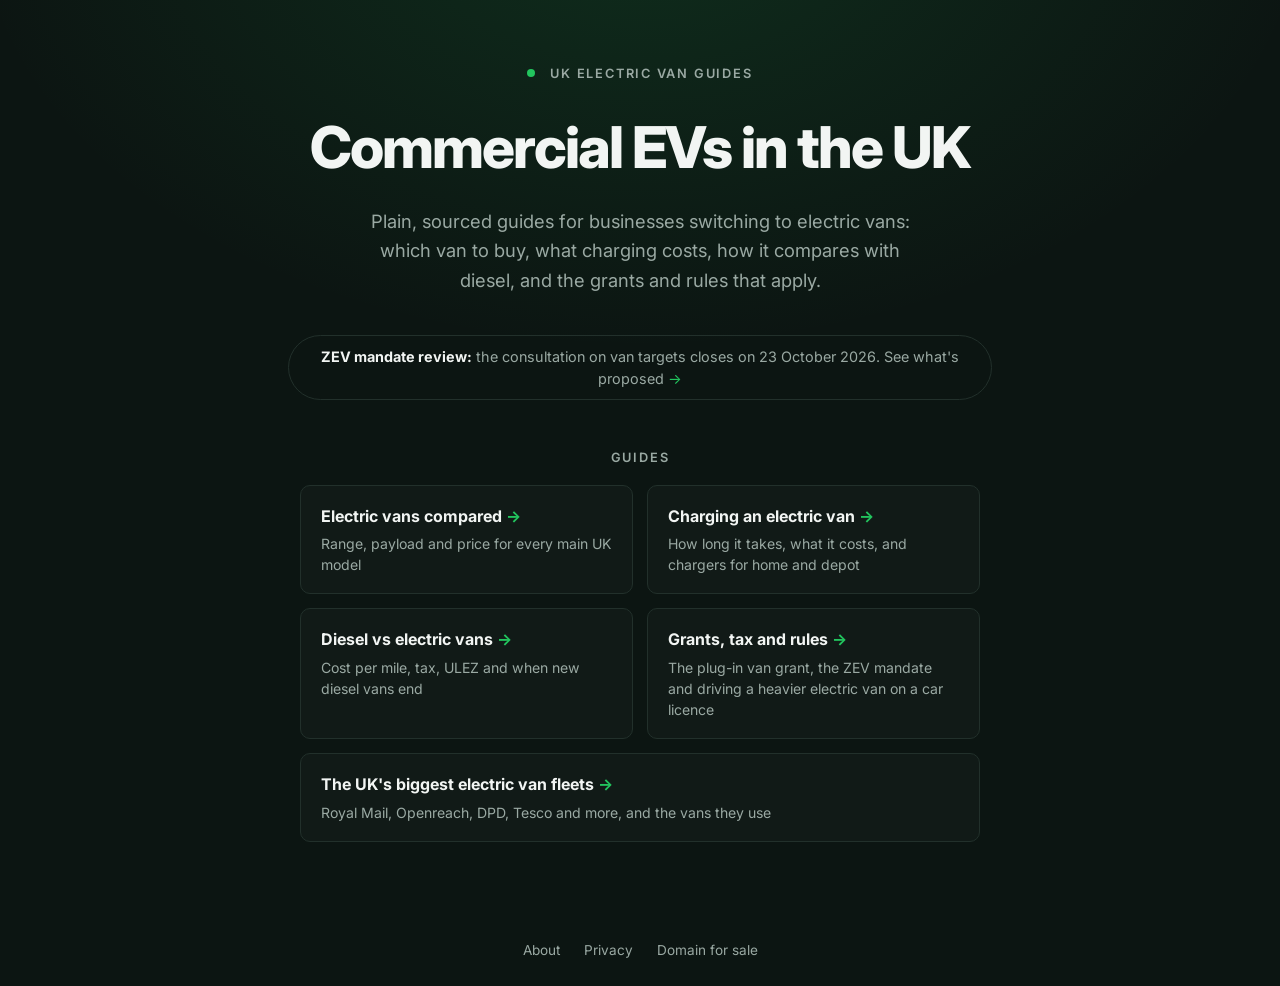
==== index.html @ 8a823ea0 "Stop the ZEV chart showing at full size with a cached stylesheet The chart's sizing rule lived in cs" ====
<!DOCTYPE html>
<html lang="en-GB">
<head>
  <meta charset="utf-8">
  <meta name="viewport" content="width=device-width, initial-scale=1">
  <title>Commercial EVs UK – Electric Van Guides, Grants &amp; Costs</title>
  <meta name="description" content="Sourced UK guides to commercial electric vehicles: electric vans compared, charging, diesel vs electric costs, grants, the ZEV mandate and fleets.">
  <link rel="canonical" href="https://commercialevs.co.uk/">
  <meta name="robots" content="index, follow, max-image-preview:large">
  <meta name="theme-color" content="#0c1512">

  <meta property="og:type" content="website">
  <meta property="og:site_name" content="CommercialEVs.co.uk">
  <meta property="og:title" content="Commercial EVs UK – Electric Van Guides, Grants &amp; Costs">
  <meta property="og:description" content="Sourced UK guides to electric vans: models, charging, running costs, grants, the ZEV mandate and fleets.">
  <meta property="og:url" content="https://commercialevs.co.uk/">
  <meta property="og:image" content="https://commercialevs.co.uk/img/og-guides.png">
  <meta property="og:image:width" content="1200">
  <meta property="og:image:height" content="630">
  <meta property="og:image:alt" content="CommercialEVs.co.uk – UK electric van guides">
  <meta property="og:locale" content="en_GB">
  <meta name="twitter:card" content="summary_large_image">

  <link rel="icon" href="/favicon.ico" sizes="48x48">
  <link rel="icon" href="/favicon.svg" type="image/svg+xml">
  <link rel="apple-touch-icon" href="/img/apple-touch-icon.png">

  <script type="application/ld+json">
  {
    "@context": "https://schema.org",
    "@graph": [
      {
        "@type": "Organization",
        "@id": "https://commercialevs.co.uk/#organization",
        "name": "CommercialEVs.co.uk",
        "url": "https://commercialevs.co.uk/",
        "logo": { "@type": "ImageObject", "url": "https://commercialevs.co.uk/img/logo.png", "width": 512, "height": 512 },
        "publishingPrinciples": "https://commercialevs.co.uk/about/"
      },
      {
        "@type": "WebSite",
        "@id": "https://commercialevs.co.uk/#website",
        "name": "CommercialEVs.co.uk",
        "alternateName": ["CommercialEV.co.uk", "Commercial EVs"],
        "url": "https://commercialevs.co.uk/",
        "publisher": { "@id": "https://commercialevs.co.uk/#organization" },
        "inLanguage": "en-GB"
      },
      {
        "@type": "CollectionPage",
        "@id": "https://commercialevs.co.uk/#webpage",
        "url": "https://commercialevs.co.uk/",
        "name": "Commercial EVs UK – Electric Van Guides, Grants & Costs",
        "description": "Sourced UK guides to commercial electric vehicles: electric vans compared, charging, diesel vs electric costs, grants, the ZEV mandate and fleets.",
        "isPartOf": { "@id": "https://commercialevs.co.uk/#website" },
        "about": { "@type": "Thing", "name": "Commercial electric vehicles in the UK" },
        "primaryImageOfPage": "https://commercialevs.co.uk/img/og-guides.png",
        "inLanguage": "en-GB"
      }
    ]
  }
  </script>

  <!-- Google Analytics 4 -->
  <script async src="https://www.googletagmanager.com/gtag/js?id=G-9Y22D7RMQH"></script>
  <script>
    window.dataLayer = window.dataLayer || [];
    function gtag(){dataLayer.push(arguments);}
    gtag('js', new Date());
    gtag('config', 'G-9Y22D7RMQH');
  </script>

  <!-- Google Tag Manager -->
  <script>(function(w,d,s,l,i){w[l]=w[l]||[];w[l].push({'gtm.start':
    new Date().getTime(),event:'gtm.js'});var f=d.getElementsByTagName(s)[0],
    j=d.createElement(s),dl=l!='dataLayer'?'&l='+l:'';j.async=true;j.src=
    'https://www.googletagmanager.com/gtm.js?id='+i+dl;f.parentNode.insertBefore(j,f);
    })(window,document,'script','dataLayer','GTM-M4XK23H');</script>

  <link href="/css/site.css?v=2" rel="stylesheet">
  <!-- Font loads without blocking first paint -->
  <link rel="preconnect" href="https://fonts.googleapis.com">
  <link rel="preconnect" href="https://fonts.gstatic.com" crossorigin>
  <link href="https://fonts.googleapis.com/css2?family=Inter:wght@400;600;800&display=swap" rel="stylesheet" media="print" onload="this.media='all'">
</head>
<body>
  <noscript><iframe src="https://www.googletagmanager.com/ns.html?id=GTM-M4XK23H" height="0" width="0" style="display:none;visibility:hidden"></iframe></noscript>

  <main class="page hub">
    <span class="label"><span class="dot" aria-hidden="true"></span> UK electric van guides</span>
    <h1>Commercial EVs in the&nbsp;UK</h1>

    <p class="intro">Plain, sourced guides for businesses switching to electric vans: which van to buy, what charging costs, how it compares with diesel, and the grants and rules that apply.</p>

    <a class="news" href="/commercial-electric-vehicles-uk/#zev-review"><strong>ZEV mandate review:</strong> the consultation on van targets closes on 23 October 2026. See what's proposed</a>

    <section class="guides-section" aria-labelledby="guides-title">
      <h2 id="guides-title" class="guides-title">Guides</h2>
      <nav class="guides" aria-label="Guides">
        <a href="/electric-vans-uk/"><strong>Electric vans compared</strong><span>Range, payload and price for every main UK model</span></a>
        <a href="/charging-an-electric-van/"><strong>Charging an electric van</strong><span>How long it takes, what it costs, and chargers for home and depot</span></a>
        <a href="/diesel-vs-electric-vans/"><strong>Diesel vs electric vans</strong><span>Cost per mile, tax, ULEZ and when new diesel vans end</span></a>
        <a href="/commercial-electric-vehicles-uk/"><strong>Grants, tax and rules</strong><span>The plug-in van grant, the ZEV mandate and driving a heavier electric van on a car licence</span></a>
        <a href="/electric-van-fleets-uk/"><strong>The UK's biggest electric van fleets</strong><span>Royal Mail, Openreach, DPD, Tesco and more, and the vans they use</span></a>
      </nav>
    </section>
  </main>

  <footer class="footer">
    <nav class="footer-links" aria-label="Site">
      <a href="/about/">About</a>
      <a href="/privacy/">Privacy</a>
      <a href="/domain-for-sale/">Domain for sale</a>
    </nav>
  </footer>
</body>
</html>
---- css/site.css ----
:root {
  --bg: #0c1512;
  --ink: #f2f5f3;
  --soft: #9aa9a3;
  --line: #22302b;
  --green: #22c55e;
}

* { box-sizing: border-box; }
img { max-width: 100%; height: auto; }

body {
  margin: 0;
  min-height: 100vh;
  display: flex;
  flex-direction: column;
  background:
    radial-gradient(60rem 40rem at 50% -10%, rgba(34, 197, 94, .14), transparent 70%),
    var(--bg);
  color: var(--ink);
  font-family: Inter, system-ui, -apple-system, "Segoe UI", Roboto, sans-serif;
  line-height: 1.6;
  -webkit-font-smoothing: antialiased;
}

.page {
  flex: 1;
  width: 100%;
  max-width: 880px;
  margin: 0 auto;
  padding: 64px 24px;
  display: flex;
  flex-direction: column;
  justify-content: center;
  align-items: center;
  text-align: center;
}

.label {
  display: block;
  line-height: 1.6;
  margin: 0 0 32px;
  font-size: .8rem;
  font-weight: 600;
  letter-spacing: .14em;
  text-transform: uppercase;
  color: var(--soft);
}
.dot { display: inline-block; width: 8px; height: 8px; margin-right: 10px; border-radius: 50%; background: var(--green); vertical-align: .1em; }

h1 {
  margin: 0 0 28px;
  font-size: clamp(1.4rem, 7vw, 4.25rem);
  font-weight: 800;
  line-height: 1.08;
  letter-spacing: -.035em;
}
.domain { display: block; }
.tld { color: var(--green); }
.amp { display: block; font-size: .45em; font-weight: 400; color: var(--soft); margin: .2em 0; }

.intro {
  max-width: 34rem;
  margin: 0 auto 40px;
  font-size: 1.15rem;
  color: var(--soft);
}

.btn {
  display: inline-block;
  padding: 16px 40px;
  border-radius: 10px;
  background: var(--green);
  color: #06210f;
  font-weight: 800;
  font-size: 1.05rem;
  text-decoration: none;
  transition: background .15s;
}
.btn:hover { background: #4ade80; }
.btn:focus-visible { outline: 3px solid var(--ink); outline-offset: 3px; }


.footer {
  padding: 24px;
  text-align: center;
  font-size: .85rem;
  color: #5f6f69;
}
.footer p { margin: 0; }

.footer a { color: var(--soft); text-decoration: none; }
.footer a:hover { color: var(--green); }
.footer-links { display: flex; justify-content: center; gap: 24px; margin-top: 10px; }

/* Guide pages */
.topbar {
  width: 100%;
  max-width: 760px;
  margin: 0 auto;
  padding: 24px 24px 0;
  display: flex;
  flex-wrap: wrap;
  align-items: baseline;
  justify-content: space-between;
  gap: 8px 20px;
}
.topbar a { color: var(--ink); text-decoration: none; }
.brandlink { font-weight: 800; }
.topnav { display: flex; flex-wrap: wrap; gap: 4px 16px; font-size: .9rem; }
.topnav a { color: var(--soft); }
.topnav a:hover, .topnav a[aria-current="page"] { color: var(--green); }

.doc {
  flex: 1;
  width: 100%;
  max-width: 760px;
  margin: 0 auto;
  padding: 24px 24px 64px;
  color: #c9d3cf;
  font-size: 1.02rem;
}
.doc h1 {
  font-size: clamp(1.8rem, 5vw, 2.6rem);
  line-height: 1.15;
  letter-spacing: -.025em;
  color: var(--ink);
  margin: 8px 0 12px;
}
.doc h2 {
  margin: 48px 0 12px;
  font-size: 1.35rem;
  line-height: 1.3;
  letter-spacing: -.01em;
  color: var(--ink);
  scroll-margin-top: 16px;
}
.doc a { color: var(--green); }
.doc strong { color: var(--ink); }
.doc ul, .doc ol { padding-left: 1.3em; }
.doc li { margin-bottom: 8px; }
.doc a[href^="#s"]:not([href="#sources"]) { font-size: .8em; text-decoration: none; }
.doc .btn { color: #06210f; text-decoration: none; }

.crumbs { font-size: .85rem; color: var(--soft); }
.crumbs a { color: var(--soft); }
.meta { font-size: .9rem; color: var(--soft); }

.toc {
  margin: 28px 0;
  padding: 16px 20px;
  border: 1px solid var(--line);
  border-radius: 10px;
}
.toc ol { margin: 0; }
.toc li { margin-bottom: 4px; }

.doc table {
  width: 100%;
  border-collapse: collapse;
  margin: 16px 0;
  font-size: .95rem;
}
.doc th, .doc td {
  text-align: left;
  vertical-align: top;
  padding: 10px 12px;
  border-bottom: 1px solid var(--line);
}
.doc th { color: var(--ink); font-weight: 600; }
.doc td:first-child { white-space: nowrap; color: var(--ink); }

.sources { font-size: .88rem; color: var(--soft); }
.sources li { scroll-margin-top: 16px; }

.forsale {
  margin-top: 56px;
  padding: 28px 24px;
  border: 1px solid var(--line);
  border-radius: 12px;
  text-align: center;
}
.forsale p { margin: 0 0 18px; }

@media (max-width: 640px) {
  .doc td:first-child { white-space: normal; }
}
.note { font-size: .88rem; color: var(--soft); }

.summary {
  margin: 24px 0 8px;
  padding: 18px 22px;
  border-left: 3px solid var(--green);
  background: rgba(34, 197, 94, .06);
  border-radius: 0 10px 10px 0;
}
.summary h2 { margin: 0 0 8px; font-size: 1.05rem; }
.summary ul { margin: 0; }
.doc caption { text-align: left; font-size: .85rem; color: var(--soft); padding-bottom: 6px; }

.guides-section { width: 100%; max-width: 680px; margin: 64px auto 0; }
.guides-title {
  margin: 0 0 16px;
  font-size: .8rem;
  font-weight: 600;
  letter-spacing: .14em;
  text-transform: uppercase;
  color: var(--soft);
}
.guides {
  display: grid;
  grid-template-columns: 1fr 1fr;
  gap: 14px;
  text-align: left;
}
.guides a {
  display: flex;
  flex-direction: column;
  gap: 4px;
  padding: 18px 20px;
  border: 1px solid var(--line);
  border-radius: 10px;
  background: rgba(255, 255, 255, .02);
  color: var(--ink);
  text-decoration: none;
  transition: border-color .15s, background .15s;
}
.guides a:hover { border-color: var(--green); background: rgba(34, 197, 94, .05); }
.guides a:focus-visible { outline: 2px solid var(--green); outline-offset: 2px; }
.guides strong { font-size: 1rem; }
.guides a:last-child:nth-child(odd) { grid-column: 1 / -1; }
.guides strong::after { content: " \2192"; color: var(--green); }
.guides span { font-size: .88rem; line-height: 1.5; color: var(--soft); }
@media (max-width: 640px) {
  .guides { grid-template-columns: 1fr; }
}

.table-wrap { overflow-x: auto; -webkit-overflow-scrolling: touch; margin: 16px 0; }
.table-wrap table { margin: 0; }
.doc table.models td:first-child { white-space: normal; width: 46%; }
.doc table.models td:not(:first-child) { white-space: nowrap; }
@media (max-width: 640px) {
  .doc th, .doc td { padding: 8px 6px; }
  .doc table { font-size: .85rem; }
  .doc table.models td:not(:first-child) { white-space: normal; }
}
.doc table.fleets td:first-child { white-space: normal; width: 22%; }

/* Homepage hub */
.hub h1 { font-size: clamp(2.2rem, 7vw, 3.6rem); }
.news {
  display: inline-block;
  max-width: 44rem;
  padding: 10px 18px;
  border: 1px solid var(--line);
  border-radius: 999px;
  font-size: .9rem;
  line-height: 1.5;
  color: var(--soft);
  text-decoration: none;
  transition: border-color .15s;
}
.news strong { color: var(--ink); }
.news::after { content: " \2192"; color: var(--green); }
.news:hover { border-color: var(--green); }
.news:focus-visible { outline: 2px solid var(--green); outline-offset: 2px; }
.hub .guides-section { margin-top: 48px; }
.footer-links { flex-wrap: wrap; gap: 8px 24px; }

/* Charts */
.doc figure.chart { margin: 24px 0 8px; }
.doc figure.chart img { display: block; width: 100%; height: auto; border: 1px solid var(--line); border-radius: 12px; }
.doc figure.chart figcaption { margin-top: 10px; font-size: .88rem; color: var(--soft); }
.doc figure.chart picture { display: block; }
@media (max-width: 640px) { .doc figure.chart img { max-width: 440px; margin: 0 auto; } }
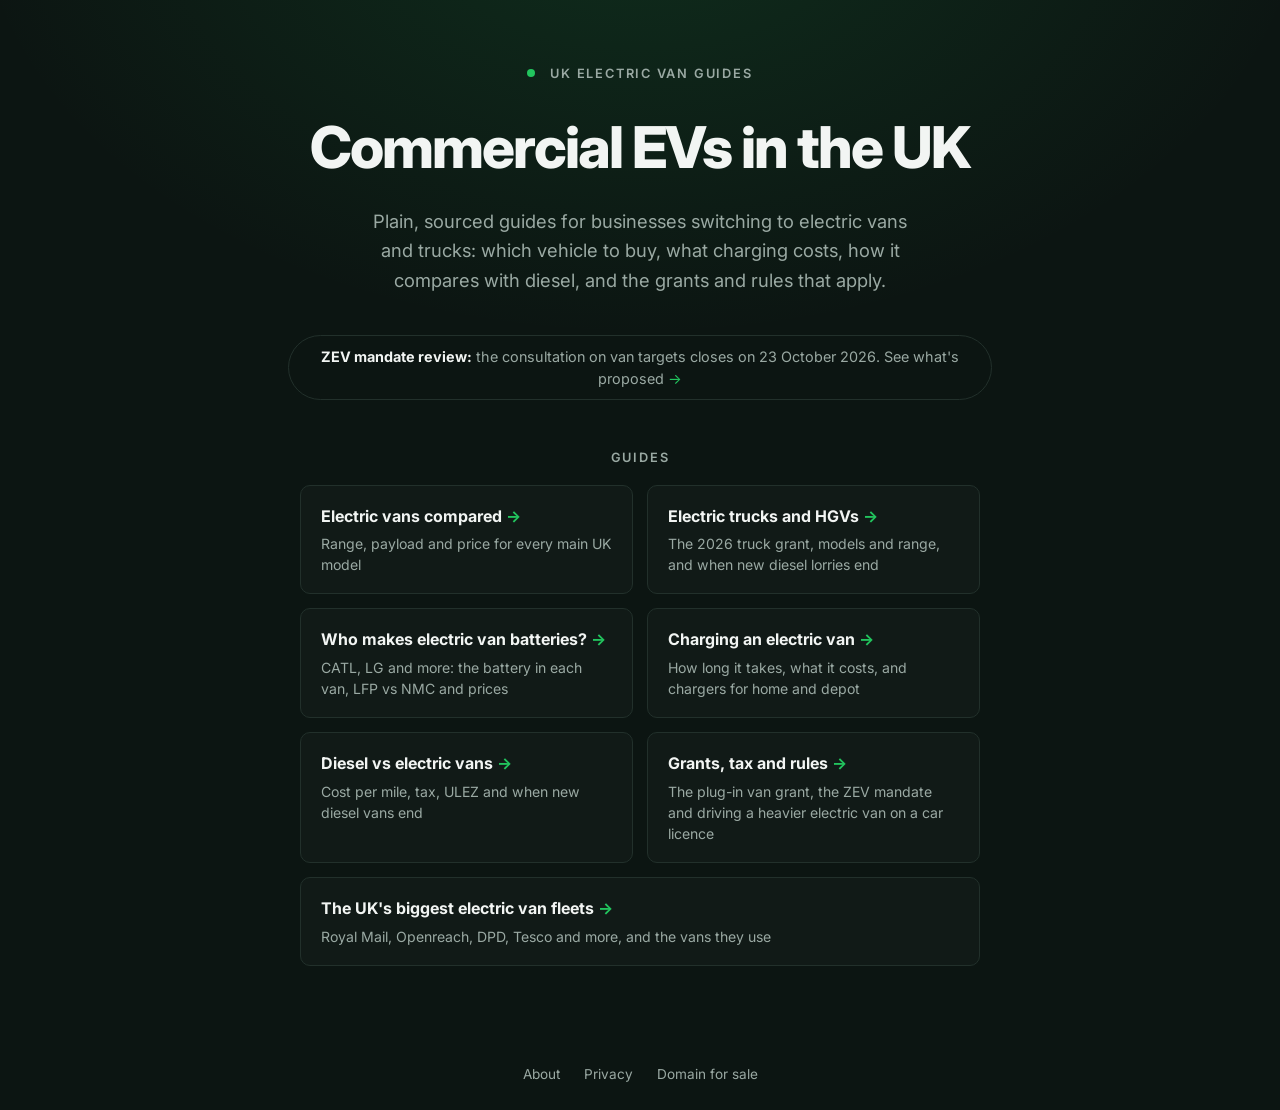
==== commit 622d72ba: "Add electric trucks and van batteries guides Two new sourced pages from the trucks and battery resea" ====
--- a/index.html
+++ b/index.html
@@ -4,7 +4,7 @@
   <meta charset="utf-8">
   <meta name="viewport" content="width=device-width, initial-scale=1">
   <title>Commercial EVs UK – Electric Van Guides, Grants &amp; Costs</title>
-  <meta name="description" content="Sourced UK guides to commercial electric vehicles: electric vans compared, charging, diesel vs electric costs, grants, the ZEV mandate and fleets.">
+  <meta name="description" content="Sourced UK guides to commercial EVs: electric vans and trucks, batteries, charging, diesel vs electric costs, grants, the ZEV mandate and fleets.">
   <link rel="canonical" href="https://commercialevs.co.uk/">
   <meta name="robots" content="index, follow, max-image-preview:large">
   <meta name="theme-color" content="#0c1512">
@@ -12,7 +12,7 @@
   <meta property="og:type" content="website">
   <meta property="og:site_name" content="CommercialEVs.co.uk">
   <meta property="og:title" content="Commercial EVs UK – Electric Van Guides, Grants &amp; Costs">
-  <meta property="og:description" content="Sourced UK guides to electric vans: models, charging, running costs, grants, the ZEV mandate and fleets.">
+  <meta property="og:description" content="Sourced UK guides to electric vans and trucks: models, batteries, charging, running costs, grants, the ZEV mandate and fleets.">
   <meta property="og:url" content="https://commercialevs.co.uk/">
   <meta property="og:image" content="https://commercialevs.co.uk/img/og-guides.png">
   <meta property="og:image:width" content="1200">
@@ -51,7 +51,7 @@
         "@id": "https://commercialevs.co.uk/#webpage",
         "url": "https://commercialevs.co.uk/",
         "name": "Commercial EVs UK – Electric Van Guides, Grants & Costs",
-        "description": "Sourced UK guides to commercial electric vehicles: electric vans compared, charging, diesel vs electric costs, grants, the ZEV mandate and fleets.",
+        "description": "Sourced UK guides to commercial EVs: electric vans and trucks, batteries, charging, diesel vs electric costs, grants, the ZEV mandate and fleets.",
         "isPartOf": { "@id": "https://commercialevs.co.uk/#website" },
         "about": { "@type": "Thing", "name": "Commercial electric vehicles in the UK" },
         "primaryImageOfPage": "https://commercialevs.co.uk/img/og-guides.png",
@@ -77,7 +77,7 @@
     'https://www.googletagmanager.com/gtm.js?id='+i+dl;f.parentNode.insertBefore(j,f);
     })(window,document,'script','dataLayer','GTM-M4XK23H');</script>
 
-  <link href="/css/site.css?v=2" rel="stylesheet">
+  <link href="/css/site.css?v=3" rel="stylesheet">
   <!-- Font loads without blocking first paint -->
   <link rel="preconnect" href="https://fonts.googleapis.com">
   <link rel="preconnect" href="https://fonts.gstatic.com" crossorigin>
@@ -90,7 +90,7 @@
     <span class="label"><span class="dot" aria-hidden="true"></span> UK electric van guides</span>
     <h1>Commercial EVs in the&nbsp;UK</h1>
 
-    <p class="intro">Plain, sourced guides for businesses switching to electric vans: which van to buy, what charging costs, how it compares with diesel, and the grants and rules that apply.</p>
+    <p class="intro">Plain, sourced guides for businesses switching to electric vans and trucks: which vehicle to buy, what charging costs, how it compares with diesel, and the grants and rules that apply.</p>
 
     <a class="news" href="/commercial-electric-vehicles-uk/#zev-review"><strong>ZEV mandate review:</strong> the consultation on van targets closes on 23 October 2026. See what's proposed</a>
 
@@ -98,6 +98,8 @@
       <h2 id="guides-title" class="guides-title">Guides</h2>
       <nav class="guides" aria-label="Guides">
         <a href="/electric-vans-uk/"><strong>Electric vans compared</strong><span>Range, payload and price for every main UK model</span></a>
+        <a href="/electric-trucks-uk/"><strong>Electric trucks and HGVs</strong><span>The 2026 truck grant, models and range, and when new diesel lorries end</span></a>
+        <a href="/electric-van-batteries/"><strong>Who makes electric van batteries?</strong><span>CATL, LG and more: the battery in each van, LFP vs NMC and prices</span></a>
         <a href="/charging-an-electric-van/"><strong>Charging an electric van</strong><span>How long it takes, what it costs, and chargers for home and depot</span></a>
         <a href="/diesel-vs-electric-vans/"><strong>Diesel vs electric vans</strong><span>Cost per mile, tax, ULEZ and when new diesel vans end</span></a>
         <a href="/commercial-electric-vehicles-uk/"><strong>Grants, tax and rules</strong><span>The plug-in van grant, the ZEV mandate and driving a heavier electric van on a car licence</span></a>
--- a/css/site.css
+++ b/css/site.css
@@ -273,3 +273,9 @@
 .doc figure.chart figcaption { margin-top: 10px; font-size: .88rem; color: var(--soft); }
 .doc figure.chart picture { display: block; }
 @media (max-width: 640px) { .doc figure.chart img { max-width: 440px; margin: 0 auto; } }
+.doc table.wide td { white-space: normal; }
+.doc table.wide td:first-child { width: 26%; }
+@media (max-width: 400px) {
+  .doc table.wide { font-size: .8rem; }
+  .doc table.wide th, .doc table.wide td { padding: 8px 4px; }
+}
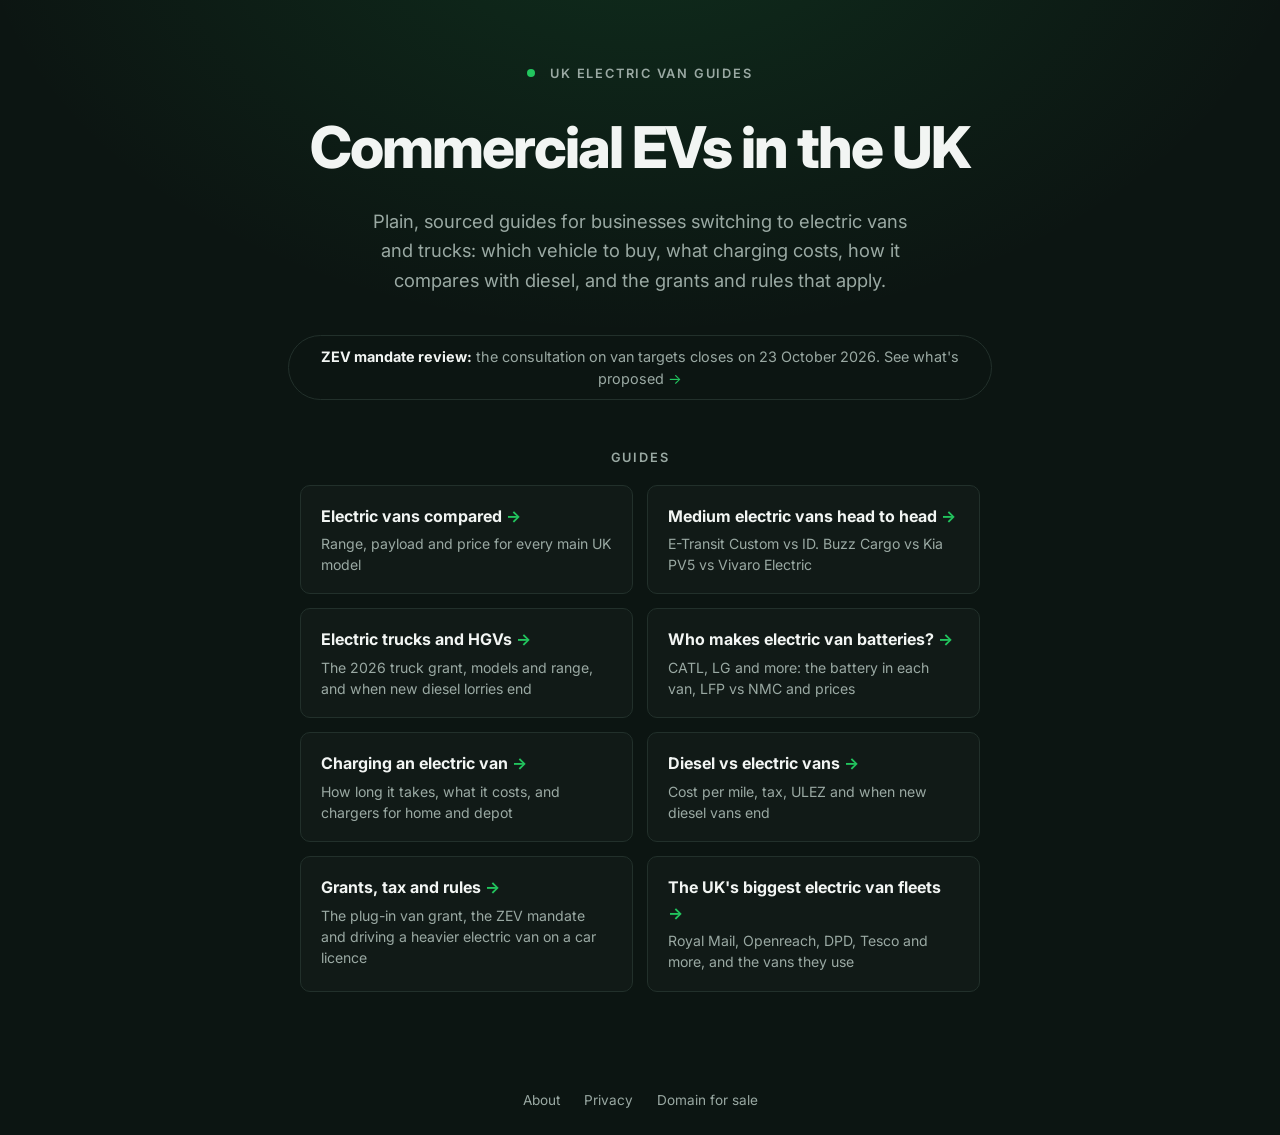
==== commit 105c5c3b: "Add medium electric vans head-to-head comparison page /medium-electric-vans-compared/ compares the F" ====
--- a/index.html
+++ b/index.html
@@ -77,7 +77,7 @@
     'https://www.googletagmanager.com/gtm.js?id='+i+dl;f.parentNode.insertBefore(j,f);
     })(window,document,'script','dataLayer','GTM-M4XK23H');</script>
 
-  <link href="/css/site.css?v=3" rel="stylesheet">
+  <link href="/css/site.css?v=4" rel="stylesheet">
   <!-- Font loads without blocking first paint -->
   <link rel="preconnect" href="https://fonts.googleapis.com">
   <link rel="preconnect" href="https://fonts.gstatic.com" crossorigin>
@@ -98,6 +98,7 @@
       <h2 id="guides-title" class="guides-title">Guides</h2>
       <nav class="guides" aria-label="Guides">
         <a href="/electric-vans-uk/"><strong>Electric vans compared</strong><span>Range, payload and price for every main UK model</span></a>
+        <a href="/medium-electric-vans-compared/"><strong>Medium electric vans head to head</strong><span>E-Transit Custom vs ID. Buzz Cargo vs Kia PV5 vs Vivaro Electric</span></a>
         <a href="/electric-trucks-uk/"><strong>Electric trucks and HGVs</strong><span>The 2026 truck grant, models and range, and when new diesel lorries end</span></a>
         <a href="/electric-van-batteries/"><strong>Who makes electric van batteries?</strong><span>CATL, LG and more: the battery in each van, LFP vs NMC and prices</span></a>
         <a href="/charging-an-electric-van/"><strong>Charging an electric van</strong><span>How long it takes, what it costs, and chargers for home and depot</span></a>
--- a/css/site.css
+++ b/css/site.css
@@ -279,3 +279,9 @@
   .doc table.wide { font-size: .8rem; }
   .doc table.wide th, .doc table.wide td { padding: 8px 4px; }
 }
+
+/* Comparison tables: keep columns readable and the row label in view when scrolling sideways */
+.doc table.compare { min-width: 640px; }
+.doc table.compare td:first-child, .doc table.compare th:first-child { position: sticky; left: 0; z-index: 1; background: var(--bg); width: 18%; }
+.swipe-hint { display: none; font-size: .85rem; color: var(--soft); margin: 0 0 6px; }
+@media (max-width: 700px) { .swipe-hint { display: block; } }
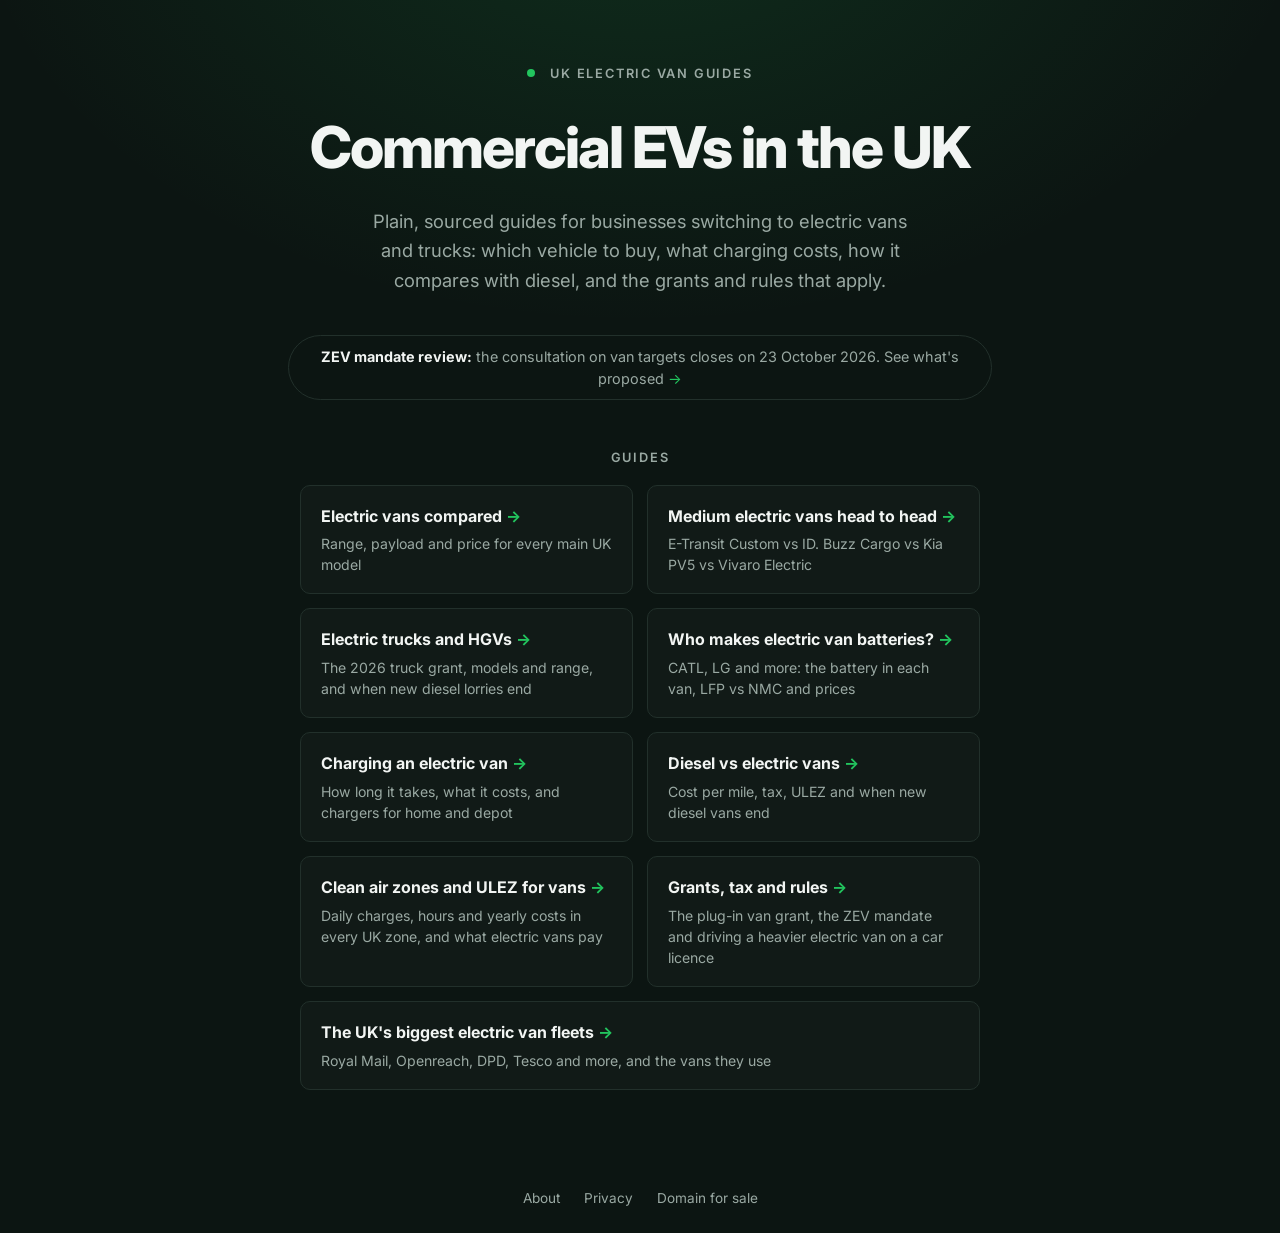
==== commit 102365af: "Move the page builder into the repo; add clean air zones page Builder (_build/, not published: Jekyl" ====
--- a/index.html
+++ b/index.html
@@ -103,6 +103,7 @@
         <a href="/electric-van-batteries/"><strong>Who makes electric van batteries?</strong><span>CATL, LG and more: the battery in each van, LFP vs NMC and prices</span></a>
         <a href="/charging-an-electric-van/"><strong>Charging an electric van</strong><span>How long it takes, what it costs, and chargers for home and depot</span></a>
         <a href="/diesel-vs-electric-vans/"><strong>Diesel vs electric vans</strong><span>Cost per mile, tax, ULEZ and when new diesel vans end</span></a>
+        <a href="/clean-air-zones-vans/"><strong>Clean air zones and ULEZ for vans</strong><span>Daily charges, hours and yearly costs in every UK zone, and what electric vans pay</span></a>
         <a href="/commercial-electric-vehicles-uk/"><strong>Grants, tax and rules</strong><span>The plug-in van grant, the ZEV mandate and driving a heavier electric van on a car licence</span></a>
         <a href="/electric-van-fleets-uk/"><strong>The UK's biggest electric van fleets</strong><span>Royal Mail, Openreach, DPD, Tesco and more, and the vans they use</span></a>
       </nav>
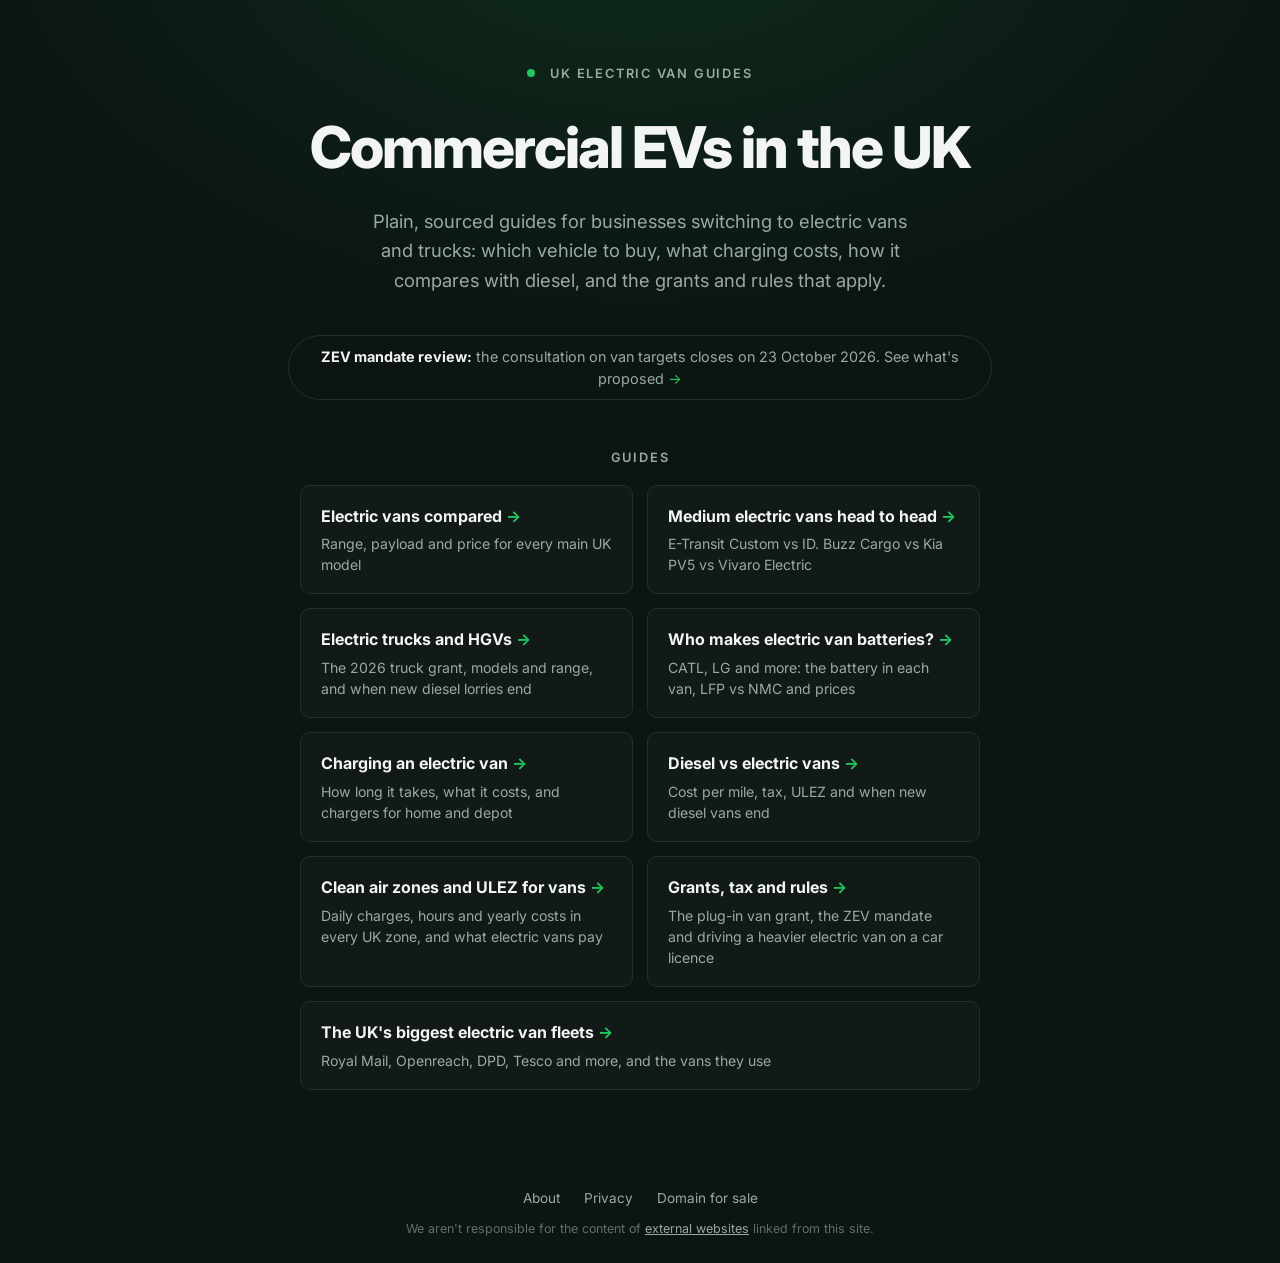
==== commit a9a1f5c6: "Add external links disclaimer to every page - About page: new "Links to other websites" section (#ex" ====
--- a/index.html
+++ b/index.html
@@ -77,7 +77,7 @@
     'https://www.googletagmanager.com/gtm.js?id='+i+dl;f.parentNode.insertBefore(j,f);
     })(window,document,'script','dataLayer','GTM-M4XK23H');</script>
 
-  <link href="/css/site.css?v=4" rel="stylesheet">
+  <link href="/css/site.css?v=5" rel="stylesheet">
   <!-- Font loads without blocking first paint -->
   <link rel="preconnect" href="https://fonts.googleapis.com">
   <link rel="preconnect" href="https://fonts.gstatic.com" crossorigin>
@@ -116,6 +116,7 @@
       <a href="/privacy/">Privacy</a>
       <a href="/domain-for-sale/">Domain for sale</a>
     </nav>
+    <p class="footer-note">We aren't responsible for the content of <a href="/about/#external-links">external websites</a> linked from this site.</p>
   </footer>
 </body>
 </html>
--- a/css/site.css
+++ b/css/site.css
@@ -285,3 +285,6 @@
 .doc table.compare td:first-child, .doc table.compare th:first-child { position: sticky; left: 0; z-index: 1; background: var(--bg); width: 18%; }
 .swipe-hint { display: none; font-size: .85rem; color: var(--soft); margin: 0 0 6px; }
 @media (max-width: 700px) { .swipe-hint { display: block; } }
+
+.footer .footer-note { margin-top: 10px; font-size: .78rem; }
+.footer .footer-note a { text-decoration: underline; }
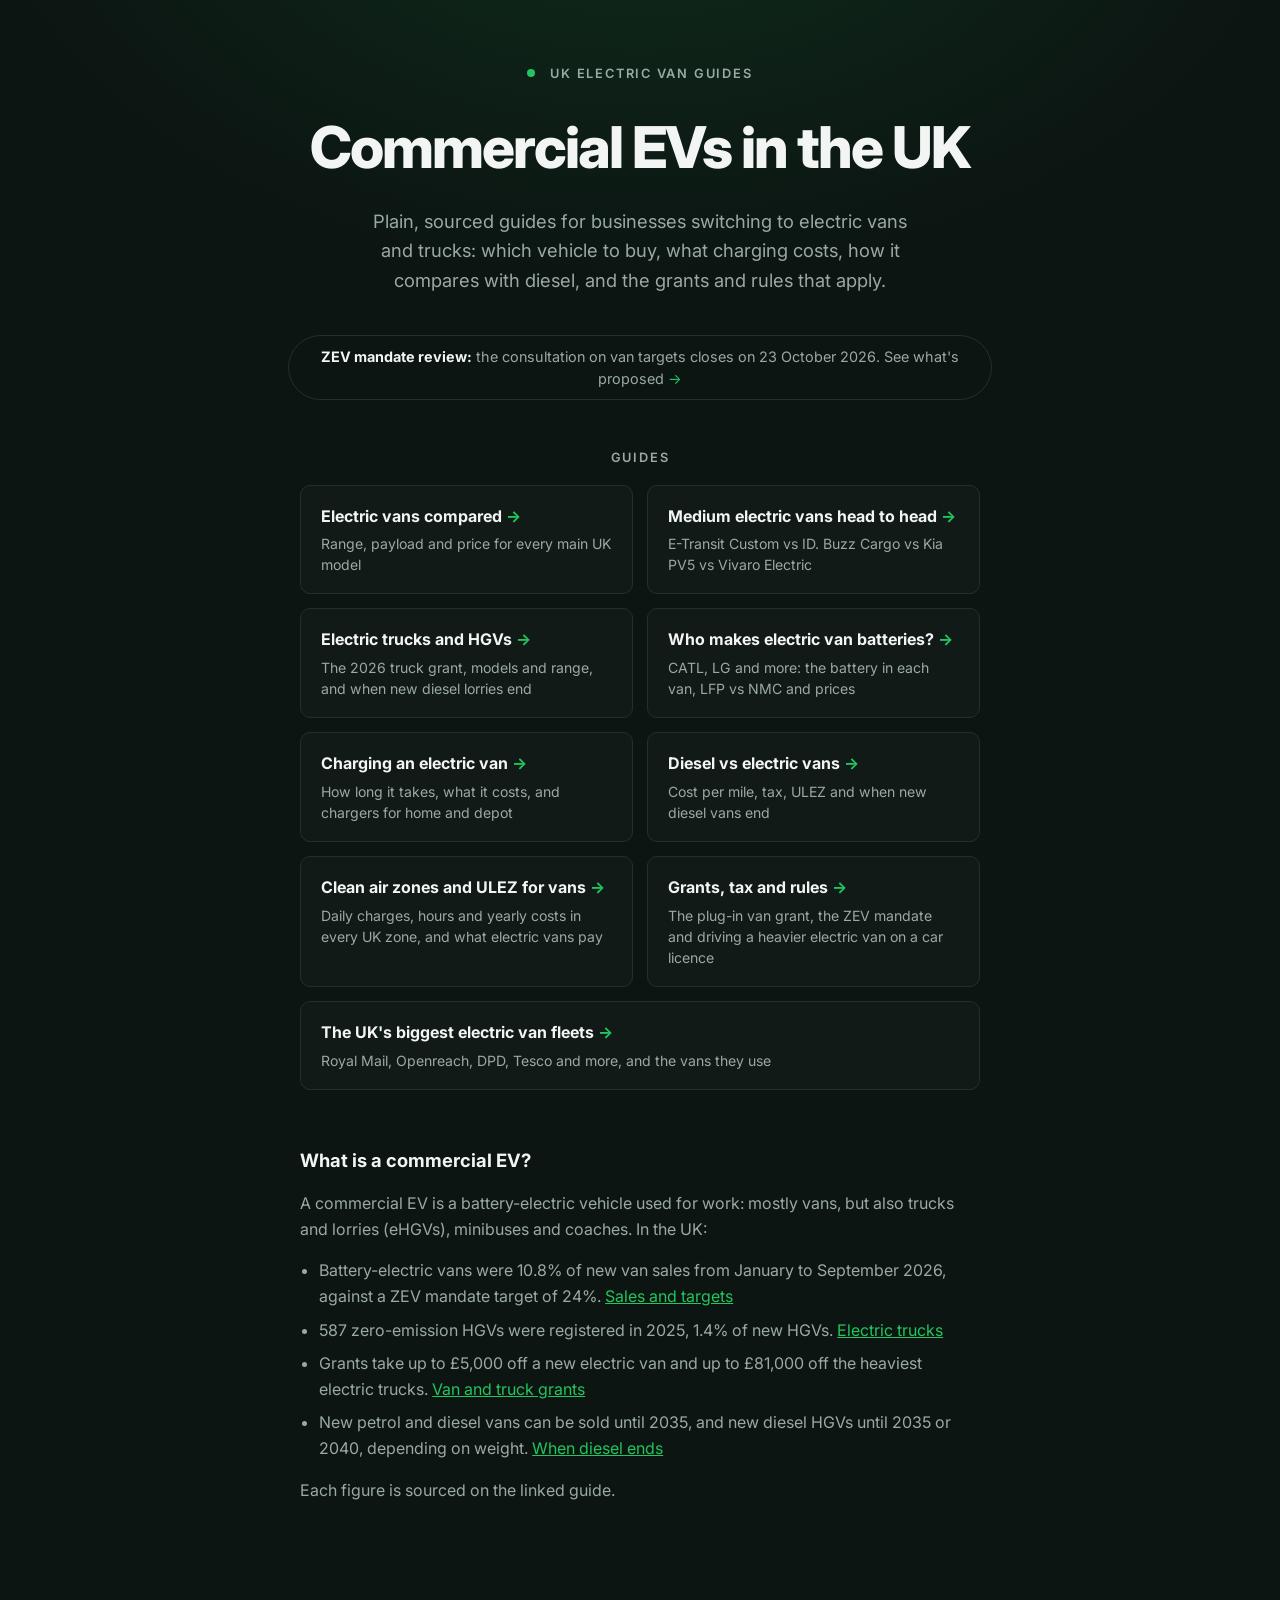
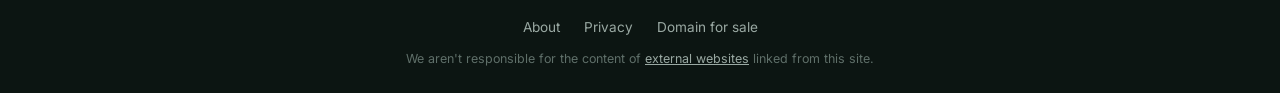
==== commit 8546e43a: "Act on Search Console data: define eHGV, broaden the homepage Search Console (30 Sep - 17 Oct): impr" ====
--- a/index.html
+++ b/index.html
@@ -3,7 +3,7 @@
 <head>
   <meta charset="utf-8">
   <meta name="viewport" content="width=device-width, initial-scale=1">
-  <title>Commercial EVs UK – Electric Van Guides, Grants &amp; Costs</title>
+  <title>Commercial EVs UK: Electric Vans &amp; Trucks, Grants, Costs</title>
   <meta name="description" content="Sourced UK guides to commercial EVs: electric vans and trucks, batteries, charging, diesel vs electric costs, grants, the ZEV mandate and fleets.">
   <link rel="canonical" href="https://commercialevs.co.uk/">
   <meta name="robots" content="index, follow, max-image-preview:large">
@@ -11,7 +11,7 @@
 
   <meta property="og:type" content="website">
   <meta property="og:site_name" content="CommercialEVs.co.uk">
-  <meta property="og:title" content="Commercial EVs UK – Electric Van Guides, Grants &amp; Costs">
+  <meta property="og:title" content="Commercial EVs UK: Electric Vans &amp; Trucks, Grants, Costs">
   <meta property="og:description" content="Sourced UK guides to electric vans and trucks: models, batteries, charging, running costs, grants, the ZEV mandate and fleets.">
   <meta property="og:url" content="https://commercialevs.co.uk/">
   <meta property="og:image" content="https://commercialevs.co.uk/img/og-guides.png">
@@ -50,7 +50,7 @@
         "@type": "CollectionPage",
         "@id": "https://commercialevs.co.uk/#webpage",
         "url": "https://commercialevs.co.uk/",
-        "name": "Commercial EVs UK – Electric Van Guides, Grants & Costs",
+        "name": "Commercial EVs UK: Electric Vans & Trucks, Grants, Costs",
         "description": "Sourced UK guides to commercial EVs: electric vans and trucks, batteries, charging, diesel vs electric costs, grants, the ZEV mandate and fleets.",
         "isPartOf": { "@id": "https://commercialevs.co.uk/#website" },
         "about": { "@type": "Thing", "name": "Commercial electric vehicles in the UK" },
@@ -77,7 +77,7 @@
     'https://www.googletagmanager.com/gtm.js?id='+i+dl;f.parentNode.insertBefore(j,f);
     })(window,document,'script','dataLayer','GTM-M4XK23H');</script>
 
-  <link href="/css/site.css?v=5" rel="stylesheet">
+  <link href="/css/site.css?v=6" rel="stylesheet">
   <!-- Font loads without blocking first paint -->
   <link rel="preconnect" href="https://fonts.googleapis.com">
   <link rel="preconnect" href="https://fonts.gstatic.com" crossorigin>
@@ -108,6 +108,18 @@
         <a href="/electric-van-fleets-uk/"><strong>The UK's biggest electric van fleets</strong><span>Royal Mail, Openreach, DPD, Tesco and more, and the vans they use</span></a>
       </nav>
     </section>
+
+    <section class="hub-about" aria-labelledby="what-title">
+      <h2 id="what-title">What is a commercial EV?</h2>
+      <p>A commercial EV is a battery-electric vehicle used for work: mostly vans, but also trucks and lorries (eHGVs), minibuses and coaches. In the UK:</p>
+      <ul>
+        <li>Battery-electric vans were 10.8% of new van sales from January to September 2026, against a ZEV mandate target of 24%. <a href="/commercial-electric-vehicles-uk/#market">Sales and targets</a></li>
+        <li>587 zero-emission HGVs were registered in 2025, 1.4% of new HGVs. <a href="/electric-trucks-uk/#market">Electric trucks</a></li>
+        <li>Grants take up to £5,000 off a new electric van and up to £81,000 off the heaviest electric trucks. <a href="/commercial-electric-vehicles-uk/#grant">Van and truck grants</a></li>
+        <li>New petrol and diesel vans can be sold until 2035, and new diesel HGVs until 2035 or 2040, depending on weight. <a href="/diesel-vs-electric-vans/#ban">When diesel ends</a></li>
+      </ul>
+      <p>Each figure is sourced on the linked guide.</p>
+    </section>
   </main>
 
   <footer class="footer">
--- a/css/site.css
+++ b/css/site.css
@@ -288,3 +288,10 @@
 
 .footer .footer-note { margin-top: 10px; font-size: .78rem; }
 .footer .footer-note a { text-decoration: underline; }
+
+/* Homepage overview */
+.hub-about { width: 100%; max-width: 680px; margin: 56px auto 0; text-align: left; color: var(--soft); }
+.hub-about h2 { margin: 0 0 12px; font-size: 1.15rem; color: var(--ink); }
+.hub-about ul { padding-left: 1.2em; }
+.hub-about li { margin-bottom: 8px; }
+.hub-about a { color: var(--green); }
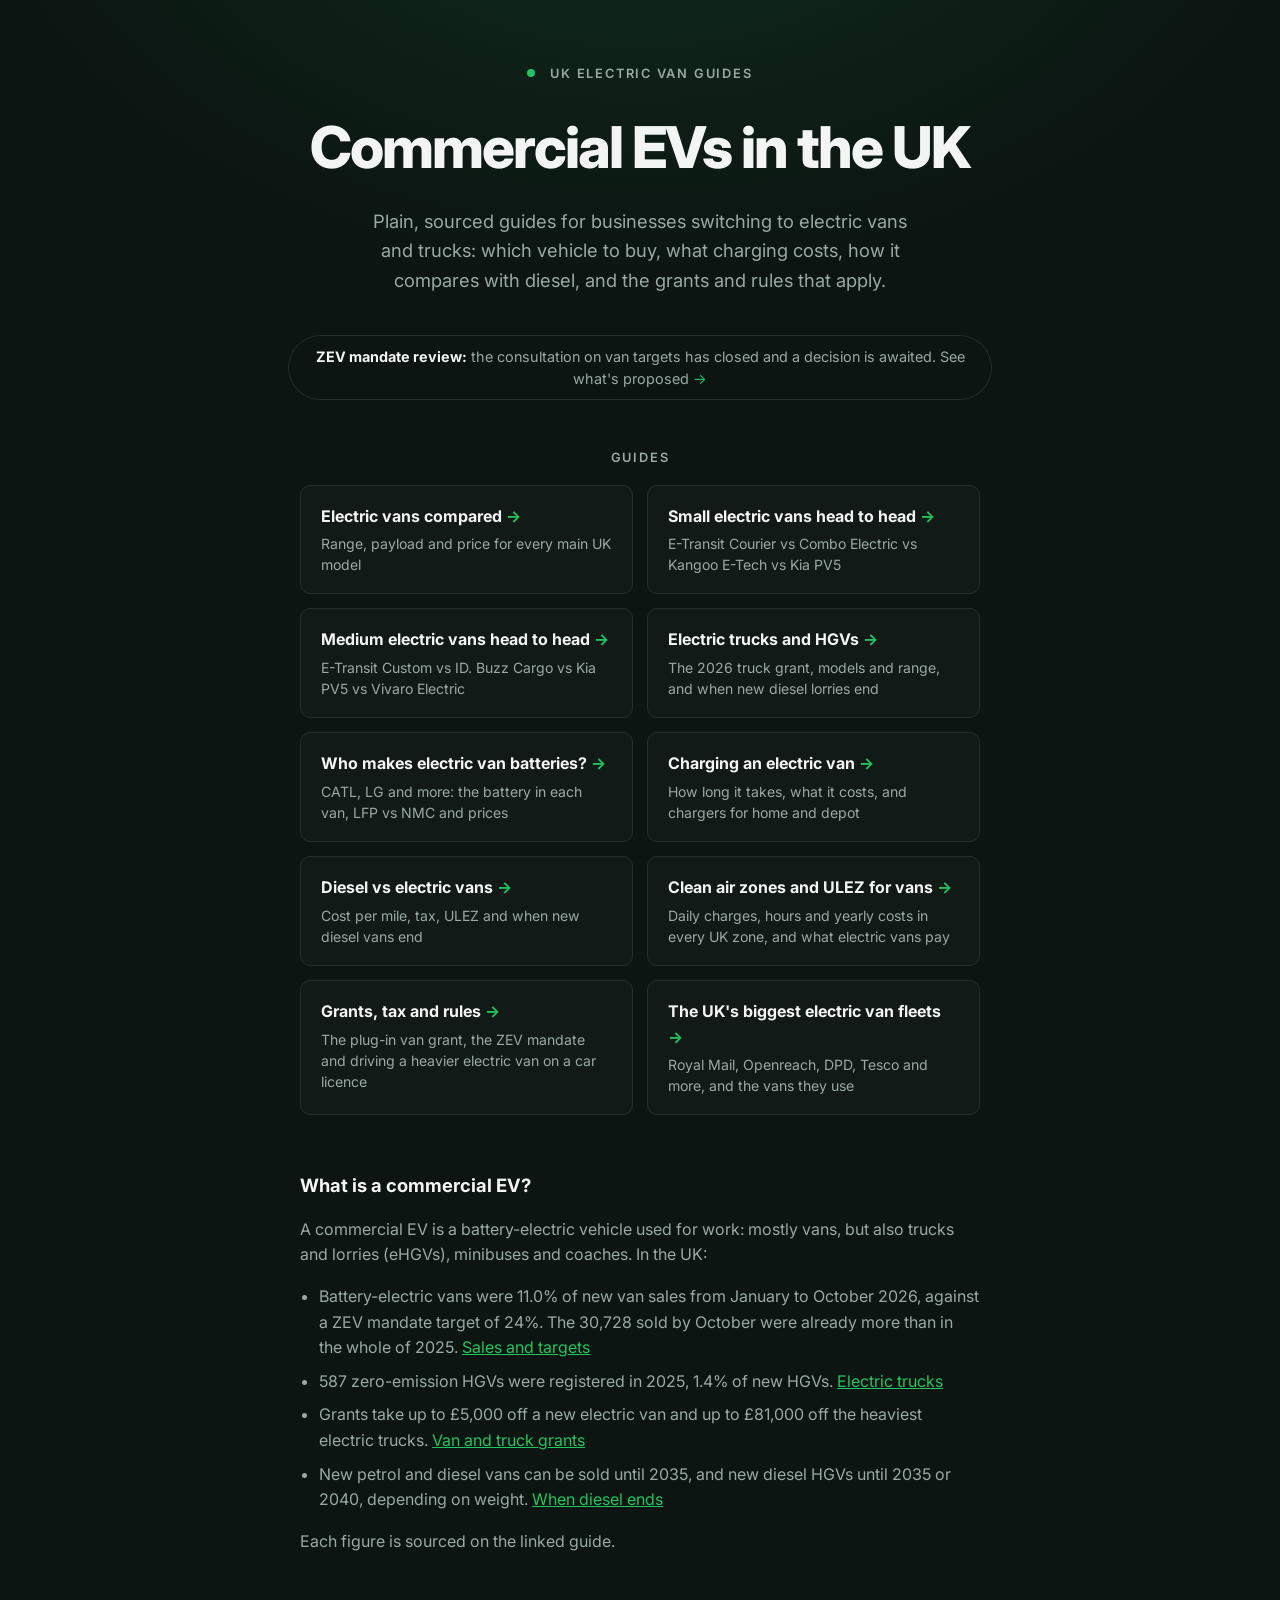
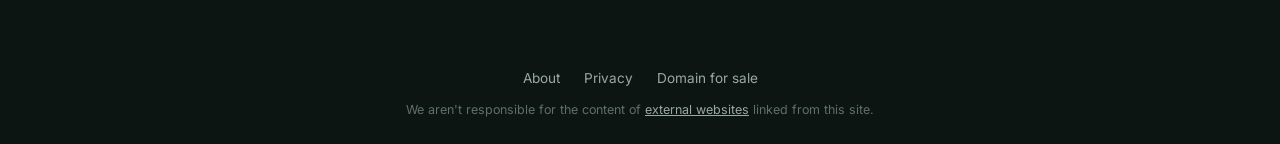
==== commit 80ed0fac: "Add small electric vans comparison and October sales update From the 21 November Search Console expo" ====
--- a/index.html
+++ b/index.html
@@ -77,7 +77,7 @@
     'https://www.googletagmanager.com/gtm.js?id='+i+dl;f.parentNode.insertBefore(j,f);
     })(window,document,'script','dataLayer','GTM-M4XK23H');</script>
 
-  <link href="/css/site.css?v=6" rel="stylesheet">
+  <link href="/css/site.css?v=7" rel="stylesheet">
   <!-- Font loads without blocking first paint -->
   <link rel="preconnect" href="https://fonts.googleapis.com">
   <link rel="preconnect" href="https://fonts.gstatic.com" crossorigin>
@@ -92,13 +92,14 @@
 
     <p class="intro">Plain, sourced guides for businesses switching to electric vans and trucks: which vehicle to buy, what charging costs, how it compares with diesel, and the grants and rules that apply.</p>
 
-    <a class="news" href="/commercial-electric-vehicles-uk/#zev-review"><strong>ZEV mandate review:</strong> the consultation on van targets closes on 23 October 2026. See what's proposed</a>
+    <a class="news" href="/commercial-electric-vehicles-uk/#zev-review"><strong>ZEV mandate review:</strong> the consultation on van targets has closed and a decision is awaited. See what's proposed</a>
 
     <section class="guides-section" aria-labelledby="guides-title">
       <h2 id="guides-title" class="guides-title">Guides</h2>
       <nav class="guides" aria-label="Guides">
         <a href="/electric-vans-uk/"><strong>Electric vans compared</strong><span>Range, payload and price for every main UK model</span></a>
-        <a href="/medium-electric-vans-compared/"><strong>Medium electric vans head to head</strong><span>E-Transit Custom vs ID. Buzz Cargo vs Kia PV5 vs Vivaro Electric</span></a>
+        <a href="/small-electric-vans-compared/"><strong>Small electric vans head to head</strong><span>E-Transit Courier vs Combo Electric vs Kangoo E-Tech vs Kia PV5</span></a>
+      <a href="/medium-electric-vans-compared/"><strong>Medium electric vans head to head</strong><span>E-Transit Custom vs ID. Buzz Cargo vs Kia PV5 vs Vivaro Electric</span></a>
         <a href="/electric-trucks-uk/"><strong>Electric trucks and HGVs</strong><span>The 2026 truck grant, models and range, and when new diesel lorries end</span></a>
         <a href="/electric-van-batteries/"><strong>Who makes electric van batteries?</strong><span>CATL, LG and more: the battery in each van, LFP vs NMC and prices</span></a>
         <a href="/charging-an-electric-van/"><strong>Charging an electric van</strong><span>How long it takes, what it costs, and chargers for home and depot</span></a>
@@ -113,7 +114,7 @@
       <h2 id="what-title">What is a commercial EV?</h2>
       <p>A commercial EV is a battery-electric vehicle used for work: mostly vans, but also trucks and lorries (eHGVs), minibuses and coaches. In the UK:</p>
       <ul>
-        <li>Battery-electric vans were 10.8% of new van sales from January to September 2026, against a ZEV mandate target of 24%. <a href="/commercial-electric-vehicles-uk/#market">Sales and targets</a></li>
+        <li>Battery-electric vans were 11.0% of new van sales from January to October 2026, against a ZEV mandate target of 24%. The 30,728 sold by October were already more than in the whole of 2025. <a href="/commercial-electric-vehicles-uk/#market">Sales and targets</a></li>
         <li>587 zero-emission HGVs were registered in 2025, 1.4% of new HGVs. <a href="/electric-trucks-uk/#market">Electric trucks</a></li>
         <li>Grants take up to £5,000 off a new electric van and up to £81,000 off the heaviest electric trucks. <a href="/commercial-electric-vehicles-uk/#grant">Van and truck grants</a></li>
         <li>New petrol and diesel vans can be sold until 2035, and new diesel HGVs until 2035 or 2040, depending on weight. <a href="/diesel-vs-electric-vans/#ban">When diesel ends</a></li>
--- a/css/site.css
+++ b/css/site.css
@@ -139,7 +139,16 @@
 .doc strong { color: var(--ink); }
 .doc ul, .doc ol { padding-left: 1.3em; }
 .doc li { margin-bottom: 8px; }
-.doc a[href^="#s"]:not([href="#sources"]) { font-size: .8em; text-decoration: none; }
+/* Citation markers link to #s1, #s2 ...; matching on a digit keeps #small, #scotland etc. full size */
+.doc a[href^="#s1"],
+.doc a[href^="#s2"],
+.doc a[href^="#s3"],
+.doc a[href^="#s4"],
+.doc a[href^="#s5"],
+.doc a[href^="#s6"],
+.doc a[href^="#s7"],
+.doc a[href^="#s8"],
+.doc a[href^="#s9"] { font-size: .8em; text-decoration: none; }
 .doc .btn { color: #06210f; text-decoration: none; }
 
 .crumbs { font-size: .85rem; color: var(--soft); }
